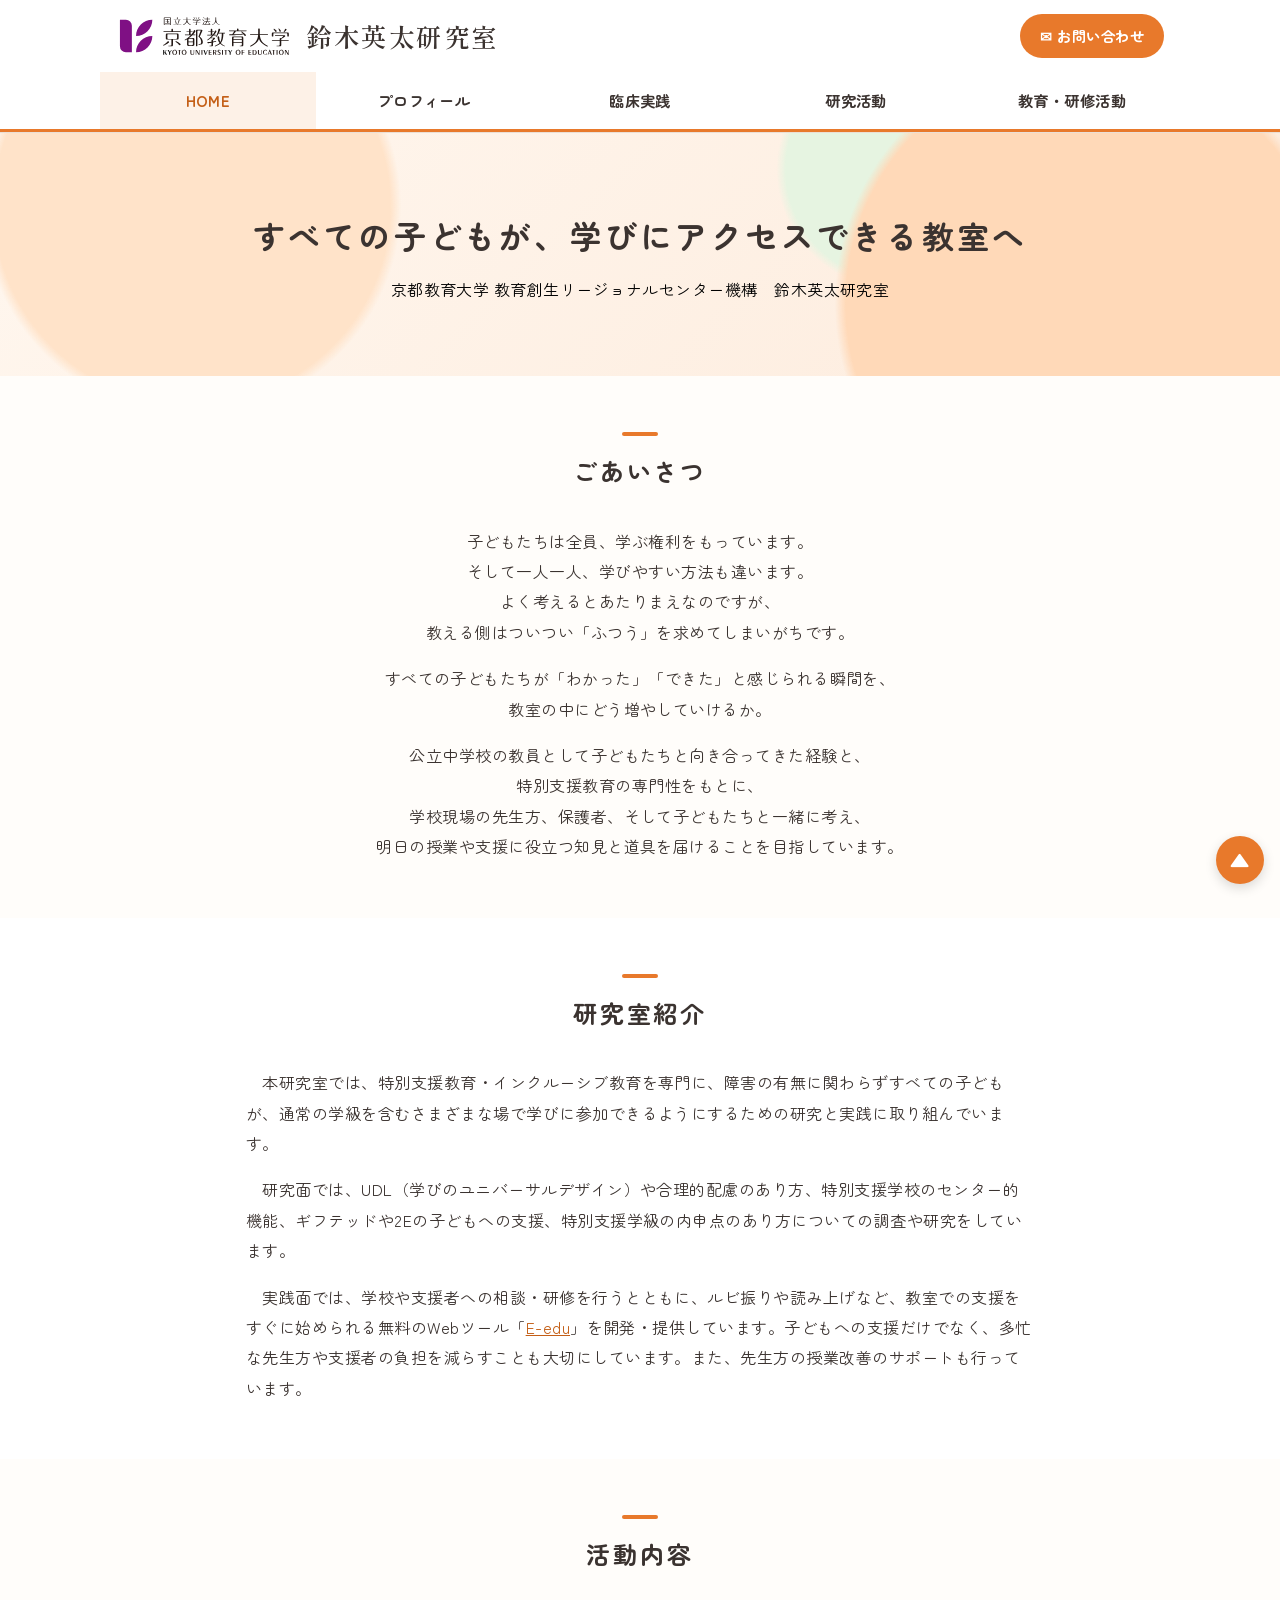
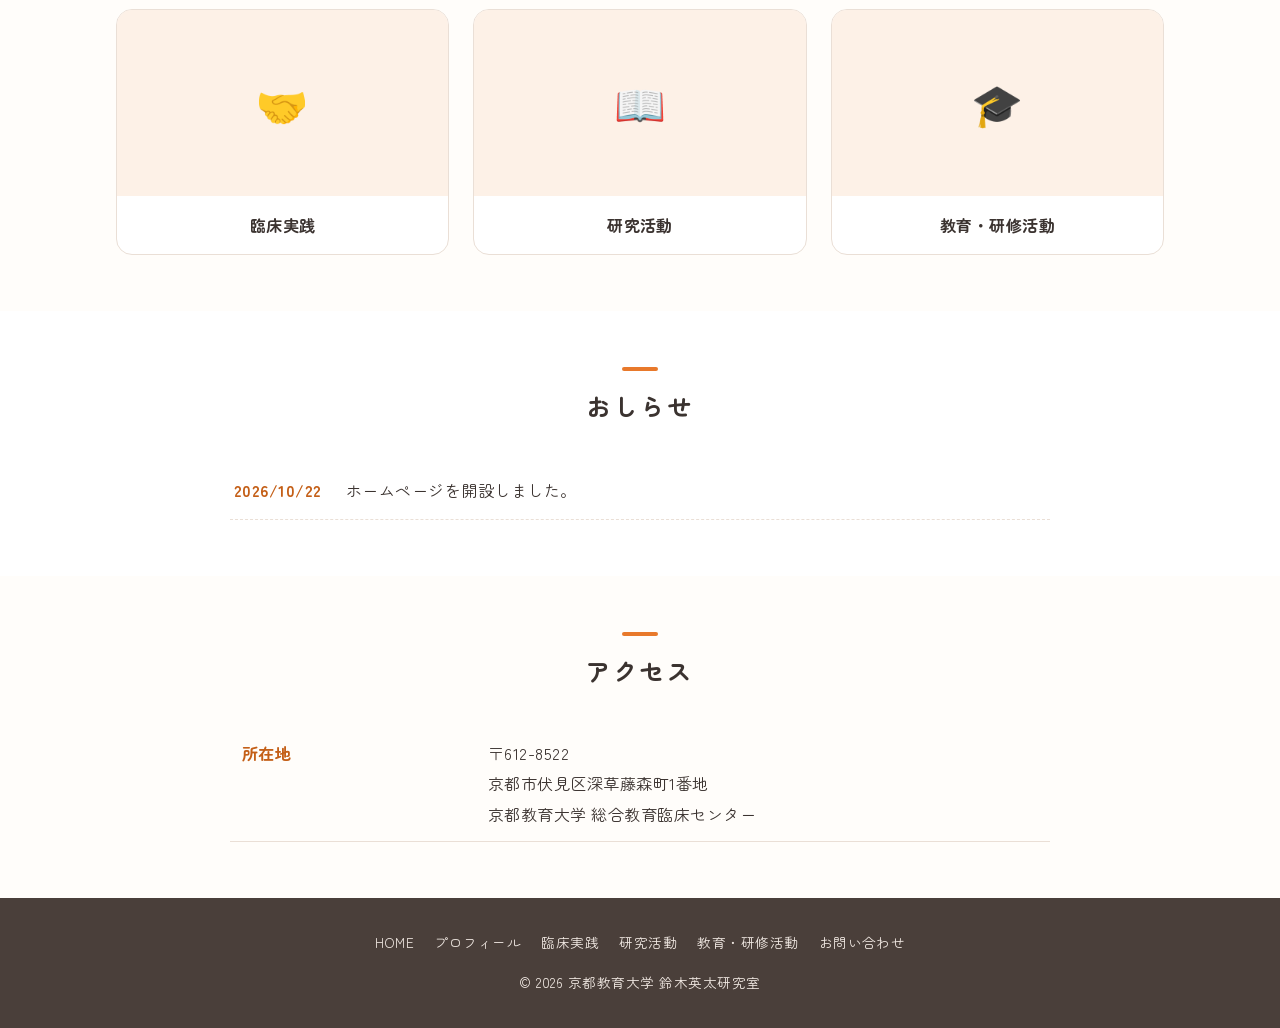
==== index.html @ f4ae6ca0 "「臨床活動」を「臨床実践」に名称変更 Co-Authored-By: Claude Sonnet 5.5 <noreply@anthropic.com>" ====
<!doctype html>
<html lang="ja">
<head>
<meta charset="utf-8">
<meta name="viewport" content="width=device-width, initial-scale=1">
<!-- 本文が仮のあいだは検索結果に出さない。本公開のときにこの行を消す -->
<meta name="robots" content="noindex">
<title>鈴木英太研究室｜京都教育大学</title>
<meta name="description" content="京都教育大学 教育創生リージョナルセンター機構 鈴木英太研究室のホームページです。特別支援教育・インクルーシブ教育に関する研究・臨床・教育活動を紹介しています。">
<link rel="preconnect" href="https://fonts.googleapis.com">
<link rel="preconnect" href="https://fonts.gstatic.com" crossorigin>
<link href="https://fonts.googleapis.com/css2?family=Zen+Maru+Gothic:wght@400;700&family=Shippori+Mincho:wght@600&display=swap" rel="stylesheet">
<link rel="stylesheet" href="/assets/style.css">
</head>
<body id="top">

<header class="site-header">
  <div class="header-inner">
    <a class="brand" href="/"><img src="/assets/kyokyo-logo.svg" alt="国立大学法人 京都教育大学" width="176" height="44"><strong>鈴木英太研究室</strong></a>
    <a class="contact-btn" href="/contact/">✉ お問い合わせ</a>
    <button class="menu-toggle" type="button" aria-label="メニューを開く" aria-expanded="false">☰</button>
  </div>
  <nav class="global-nav" aria-label="メインメニュー">
    <ul>
      <li><a href="/" aria-current="page">HOME</a></li>
      <li><a href="/profile/">プロフィール</a></li>
      <li><a href="/clinical/">臨床実践</a></li>
      <li><a href="/research/">研究活動</a></li>
      <li><a href="/education/">教育・研修活動</a></li>
      <li class="sp-only"><a href="/contact/">お問い合わせ</a></li>
    </ul>
  </nav>
</header>

<main>
<div class="hero">
  <p class="lead">すべての子どもが、<br class="sp-br">学びにアクセスできる教室へ</p>
  <p class="sub">京都教育大学 教育創生リージョナルセンター機構　鈴木英太研究室</p>
</div>

<section>
  <div class="wrap prose center">
    <h2>ごあいさつ</h2>
    <p>子どもたちは全員、学ぶ権利をもっています。<br>そして一人一人、学びやすい方法も違います。<br>よく考えるとあたりまえなのですが、<br>教える側はついつい「ふつう」を求めてしまいがちです。</p>
    <p>すべての子どもたちが「わかった」「できた」と感じられる瞬間を、<br>教室の中にどう増やしていけるか。</p>
    <p>公立中学校の教員として子どもたちと向き合ってきた経験と、<br>特別支援教育の専門性をもとに、<br>学校現場の先生方、保護者、そして子どもたちと一緒に考え、<br>明日の授業や支援に役立つ知見と道具を届けることを目指しています。</p>
  </div>
</section>

<section>
  <div class="wrap prose">
    <h2>研究室紹介</h2>
    <p>　本研究室では、特別支援教育・インクルーシブ教育を専門に、障害の有無に関わらずすべての子どもが、通常の学級を含むさまざまな場で学びに参加できるようにするための研究と実践に取り組んでいます。</p>
    <p>　研究面では、UDL（学びのユニバーサルデザイン）や合理的配慮のあり方、特別支援学校のセンター的機能、ギフテッドや2Eの子どもへの支援、特別支援学級の内申点のあり方についての調査や研究をしています。</p>
    <p>　実践面では、学校や支援者への相談・研修を行うとともに、ルビ振りや読み上げなど、教室での支援をすぐに始められる無料のWebツール「<a href="https://e-edu.jp/" target="_blank" rel="noopener">E-edu</a>」を開発・提供しています。子どもへの支援だけでなく、多忙な先生方や支援者の負担を減らすことも大切にしています。また、先生方の授業改善のサポートも行っています。</p>
  </div>
</section>

<section>
  <div class="wrap">
    <h2>活動内容</h2>
    <div class="cards">
      <a class="card" href="/clinical/"><div class="thumb">🤝</div><div class="label">臨床実践</div></a>
      <a class="card" href="/research/"><div class="thumb">📖</div><div class="label">研究活動</div></a>
      <a class="card" href="/education/"><div class="thumb">🎓</div><div class="label">教育・研修活動</div></a>
    </div>
  </div>
</section>

<section>
  <div class="wrap">
    <h2>おしらせ</h2>
    <ul class="news">
      <li><time datetime="2026-10-22">2026/10/22</time><span>ホームページを開設しました。</span></li>
    </ul>
  </div>
</section>

<section>
  <div class="wrap">
    <h2>アクセス</h2>
    <table class="table">
      <tr><th>所在地</th><td>〒612-8522<br>京都市伏見区深草藤森町1番地<br>京都教育大学 総合教育臨床センター</td></tr>
    </table>
  </div>
</section>
</main>

<footer class="site-footer">
  <nav>
      <a href="/">HOME</a>
      <a href="/profile/">プロフィール</a>
      <a href="/clinical/">臨床実践</a>
      <a href="/research/">研究活動</a>
      <a href="/education/">教育・研修活動</a>
      <a href="/contact/">お問い合わせ</a>
  </nav>
  <p>&copy; 2026 京都教育大学 鈴木英太研究室</p>
</footer>

<a class="to-top" href="#top" aria-label="ページの先頭へ">▲</a>
<script src="/assets/menu.js"></script>
</body>
</html>
---- assets/style.css ----
/* ===== 研究室サイト 共通スタイル ===== */
:root {
  --accent: #e8792b;        /* メインカラー（オレンジ） */
  --accent-dark: #c45f17;
  --accent-soft: #fdf1e7;
  --text: #3b3330;
  --muted: #7a6f69;
  --line: #eadfd6;
  --bg: #fffdfa;
  --white: #ffffff;
  --max: 1080px;
}

* { margin: 0; padding: 0; box-sizing: border-box; }

body {
  font-family: "Zen Maru Gothic", "Hiragino Maru Gothic ProN", "Noto Sans JP", sans-serif;
  color: var(--text);
  background: var(--bg);
  line-height: 1.9;
  letter-spacing: 0.03em;
}

a { color: var(--accent-dark); }
img { max-width: 100%; display: block; }

.wrap { max-width: var(--max); margin: 0 auto; padding: 0 16px; }

/* ---- ヘッダー ---- */
.site-header {
  background: var(--white);
  border-bottom: 1px solid var(--line);
  position: sticky; top: 0; z-index: 50;
}
.header-inner {
  display: flex; align-items: center; justify-content: space-between;
  gap: 16px; padding: 14px 16px; max-width: var(--max); margin: 0 auto;
}
.brand {
  display: flex; align-items: center; gap: 14px;
  text-decoration: none; color: var(--text); line-height: 1.2;
}
.brand img { height: 44px; width: auto; }
.brand strong {
  font-family: "Shippori Mincho", "Yu Mincho", "Hiragino Mincho ProN", serif;
  font-size: 1.6rem; font-weight: 600; letter-spacing: 0.06em; white-space: nowrap;
}

.contact-btn {
  background: var(--accent); color: var(--white); text-decoration: none;
  padding: 8px 20px; border-radius: 999px; font-weight: 700; font-size: 0.9rem;
  white-space: nowrap;
}
.contact-btn:hover { background: var(--accent-dark); }

.menu-toggle {
  display: none; background: none; border: 1px solid var(--line);
  border-radius: 8px; padding: 6px 10px; font-size: 1.1rem; cursor: pointer; color: var(--text);
}

/* ---- グローバルナビ ---- */
.global-nav { background: var(--white); border-bottom: 3px solid var(--accent); }
.global-nav ul {
  list-style: none; display: flex; justify-content: center;
  max-width: var(--max); margin: 0 auto;
}
.global-nav li { flex: 1; }
.global-nav a {
  display: block; text-align: center; padding: 14px 8px;
  text-decoration: none; color: var(--text); font-weight: 700; font-size: 0.95rem;
}
.global-nav a:hover, .global-nav a[aria-current="page"] {
  background: var(--accent-soft); color: var(--accent-dark);
}

/* ---- トップの大きな画像エリア ---- */
.hero {
  background:
    radial-gradient(circle at 15% 30%, #ffe3c9 0 18%, transparent 19%),
    radial-gradient(circle at 85% 70%, #ffd9b8 0 22%, transparent 23%),
    radial-gradient(circle at 70% 15%, #e6f4e1 0 12%, transparent 13%),
    linear-gradient(135deg, #fff7ef, #fdebdc);
  padding: 72px 16px; text-align: center;
}
.hero p.lead { font-size: clamp(1.3rem, 4vw, 2rem); font-weight: 700; letter-spacing: 0.1em; }
.hero p.sub { color: #000; margin-top: 8px; }

/* ---- 下層ページの見出し帯 ---- */
.page-title {
  background: linear-gradient(135deg, #fff7ef, #fdebdc);
  padding: 48px 16px; text-align: center;
}
.page-title h1 { font-size: clamp(1.5rem, 4vw, 2rem); letter-spacing: 0.12em; }
.page-title p { color: var(--accent-dark); font-size: 0.85rem; letter-spacing: 0.2em; }

/* ---- セクション ---- */
main section { padding: 56px 0; }
main section:nth-of-type(even) { background: var(--white); }

h2 {
  text-align: center; font-size: 1.5rem; margin-bottom: 32px; letter-spacing: 0.12em;
}
h2::before {
  content: ""; display: block; width: 36px; height: 4px; border-radius: 2px;
  background: var(--accent); margin: 0 auto 12px;
}
h3 {
  font-size: 1.15rem; margin: 32px 0 12px; padding-left: 12px;
  border-left: 5px solid var(--accent);
}
.prose { max-width: 820px; margin: 0 auto; }
.prose p + p { margin-top: 1em; }
.center { text-align: center; }

.placeholder { color: var(--muted); }

/* ---- 活動カード（トップ） ---- */
.cards {
  display: grid; grid-template-columns: repeat(3, 1fr); gap: 24px;
}
.card {
  display: block; text-decoration: none; color: var(--text);
  background: var(--white); border: 1px solid var(--line); border-radius: 16px;
  overflow: hidden; transition: transform .15s, box-shadow .15s;
}
.card:hover { transform: translateY(-3px); box-shadow: 0 8px 24px rgba(0,0,0,.08); }
.card .thumb {
  aspect-ratio: 16 / 9; display: grid; place-items: center; font-size: 2.6rem;
  background: var(--accent-soft);
}
.card .label { padding: 14px; text-align: center; font-weight: 700; }

/* ---- おしらせ ---- */
.news { max-width: 820px; margin: 0 auto; list-style: none; }
.news li {
  display: flex; gap: 24px; padding: 14px 4px; border-bottom: 1px dashed var(--line);
}
.news time { color: var(--accent-dark); font-weight: 700; white-space: nowrap; }

/* ---- 表（プロフィール・アクセス） ---- */
.table { width: 100%; max-width: 820px; margin: 0 auto; border-collapse: collapse; }
.table th, .table td {
  border-bottom: 1px solid var(--line); padding: 12px; text-align: left; vertical-align: top;
}
.table th { width: 30%; color: var(--accent-dark); white-space: nowrap; }

.list { padding-left: 1.4em; }
.list li + li { margin-top: 6px; }
.note { margin-top: 1em; font-size: 0.9rem; color: var(--muted); }

/* ---- プロフィールの顔イラスト ---- */
.profile-head {
  display: flex; align-items: center; gap: 28px;
  max-width: 820px; margin: 0 auto 32px;
}
.profile-head img {
  width: 140px; height: 140px; object-fit: cover; border-radius: 50%;
  border: 4px solid var(--accent-soft); background: var(--white);
}
.profile-name { font-size: 1.6rem; font-weight: 700; letter-spacing: 0.1em; line-height: 1.4; }
.profile-name small {
  display: block; font-size: 0.85rem; font-weight: 400; color: var(--muted); letter-spacing: 0.05em;
}

.sp-br { display: none; }

/* ---- フッター ---- */
.site-footer {
  background: #4a3f3a; color: #f3ebe5; padding: 32px 16px; text-align: center; font-size: 0.85rem;
}
.site-footer nav { display: flex; justify-content: center; flex-wrap: wrap; gap: 8px 20px; margin-bottom: 14px; }
.site-footer a { color: #f3ebe5; text-decoration: none; }
.site-footer a:hover { text-decoration: underline; }

/* ---- ページ上部へ戻るボタン ---- */
.to-top {
  position: fixed; right: 16px; bottom: 16px; width: 48px; height: 48px;
  border-radius: 50%; background: var(--accent); color: var(--white);
  display: grid; place-items: center; text-decoration: none; font-size: 1.2rem;
  box-shadow: 0 4px 12px rgba(0,0,0,.15);
}

.global-nav .sp-only { display: none; }

/* ---- スマホ ---- */
@media (max-width: 760px) {
  .global-nav .sp-only { display: block; }
  .brand { flex-direction: column; align-items: flex-start; gap: 2px; }
  .brand img { height: 30px; }
  .brand strong { font-size: 1.2rem; }
  .sp-br { display: inline; }
  .prose.center br { display: none; }
  .profile-head { flex-direction: column; text-align: center; gap: 12px; }
  .menu-toggle { display: block; }
  .contact-btn { display: none; }
  .global-nav { display: none; }
  .global-nav.open { display: block; }
  .global-nav ul { flex-direction: column; }
  .global-nav a { text-align: left; padding: 12px 16px; border-top: 1px solid var(--line); }
  .cards { grid-template-columns: 1fr; }
  .news li { flex-direction: column; gap: 2px; }
  .table th, .table td { display: block; width: 100%; }
  .table th { border-bottom: none; padding-bottom: 0; }
  main section { padding: 40px 0; }
}
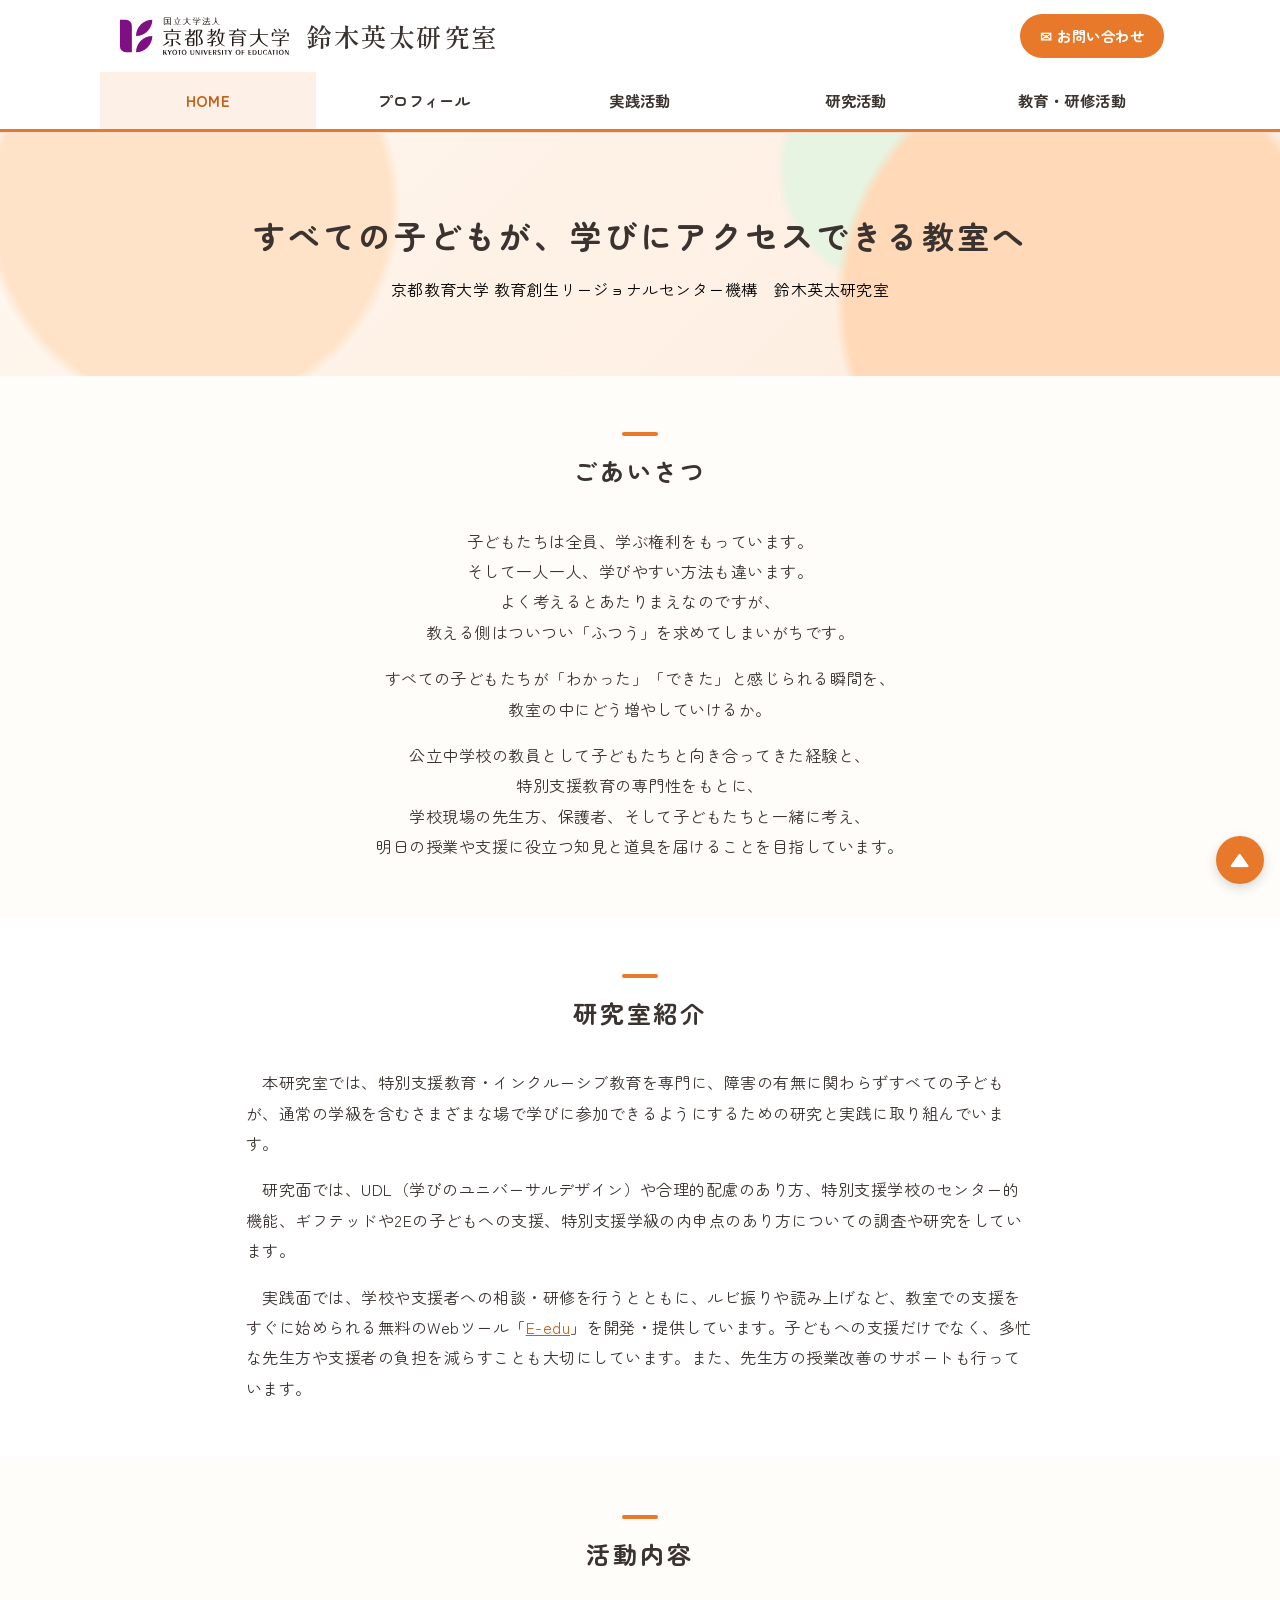
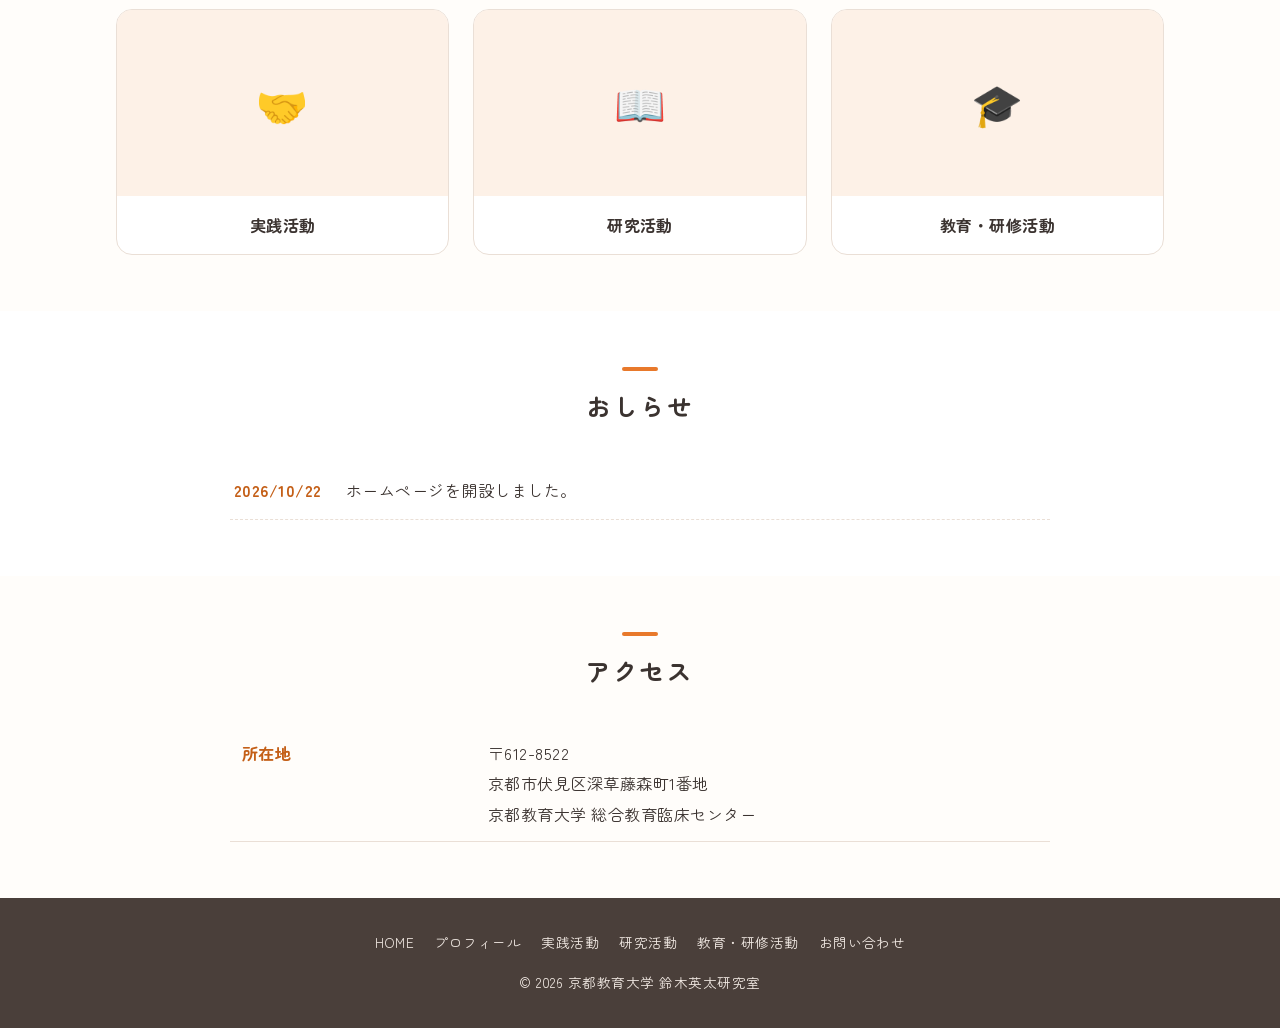
==== commit 55ecc959: "「臨床実践」を「実践活動」に名称変更 Co-Authored-By: Claude Sonnet 5.5 <noreply@anthropic.com>" ====
--- a/index.html
+++ b/index.html
@@ -24,7 +24,7 @@
     <ul>
       <li><a href="/" aria-current="page">HOME</a></li>
       <li><a href="/profile/">プロフィール</a></li>
-      <li><a href="/clinical/">臨床実践</a></li>
+      <li><a href="/clinical/">実践活動</a></li>
       <li><a href="/research/">研究活動</a></li>
       <li><a href="/education/">教育・研修活動</a></li>
       <li class="sp-only"><a href="/contact/">お問い合わせ</a></li>
@@ -60,7 +60,7 @@
   <div class="wrap">
     <h2>活動内容</h2>
     <div class="cards">
-      <a class="card" href="/clinical/"><div class="thumb">🤝</div><div class="label">臨床実践</div></a>
+      <a class="card" href="/clinical/"><div class="thumb">🤝</div><div class="label">実践活動</div></a>
       <a class="card" href="/research/"><div class="thumb">📖</div><div class="label">研究活動</div></a>
       <a class="card" href="/education/"><div class="thumb">🎓</div><div class="label">教育・研修活動</div></a>
     </div>
@@ -90,7 +90,7 @@
   <nav>
       <a href="/">HOME</a>
       <a href="/profile/">プロフィール</a>
-      <a href="/clinical/">臨床実践</a>
+      <a href="/clinical/">実践活動</a>
       <a href="/research/">研究活動</a>
       <a href="/education/">教育・研修活動</a>
       <a href="/contact/">お問い合わせ</a>
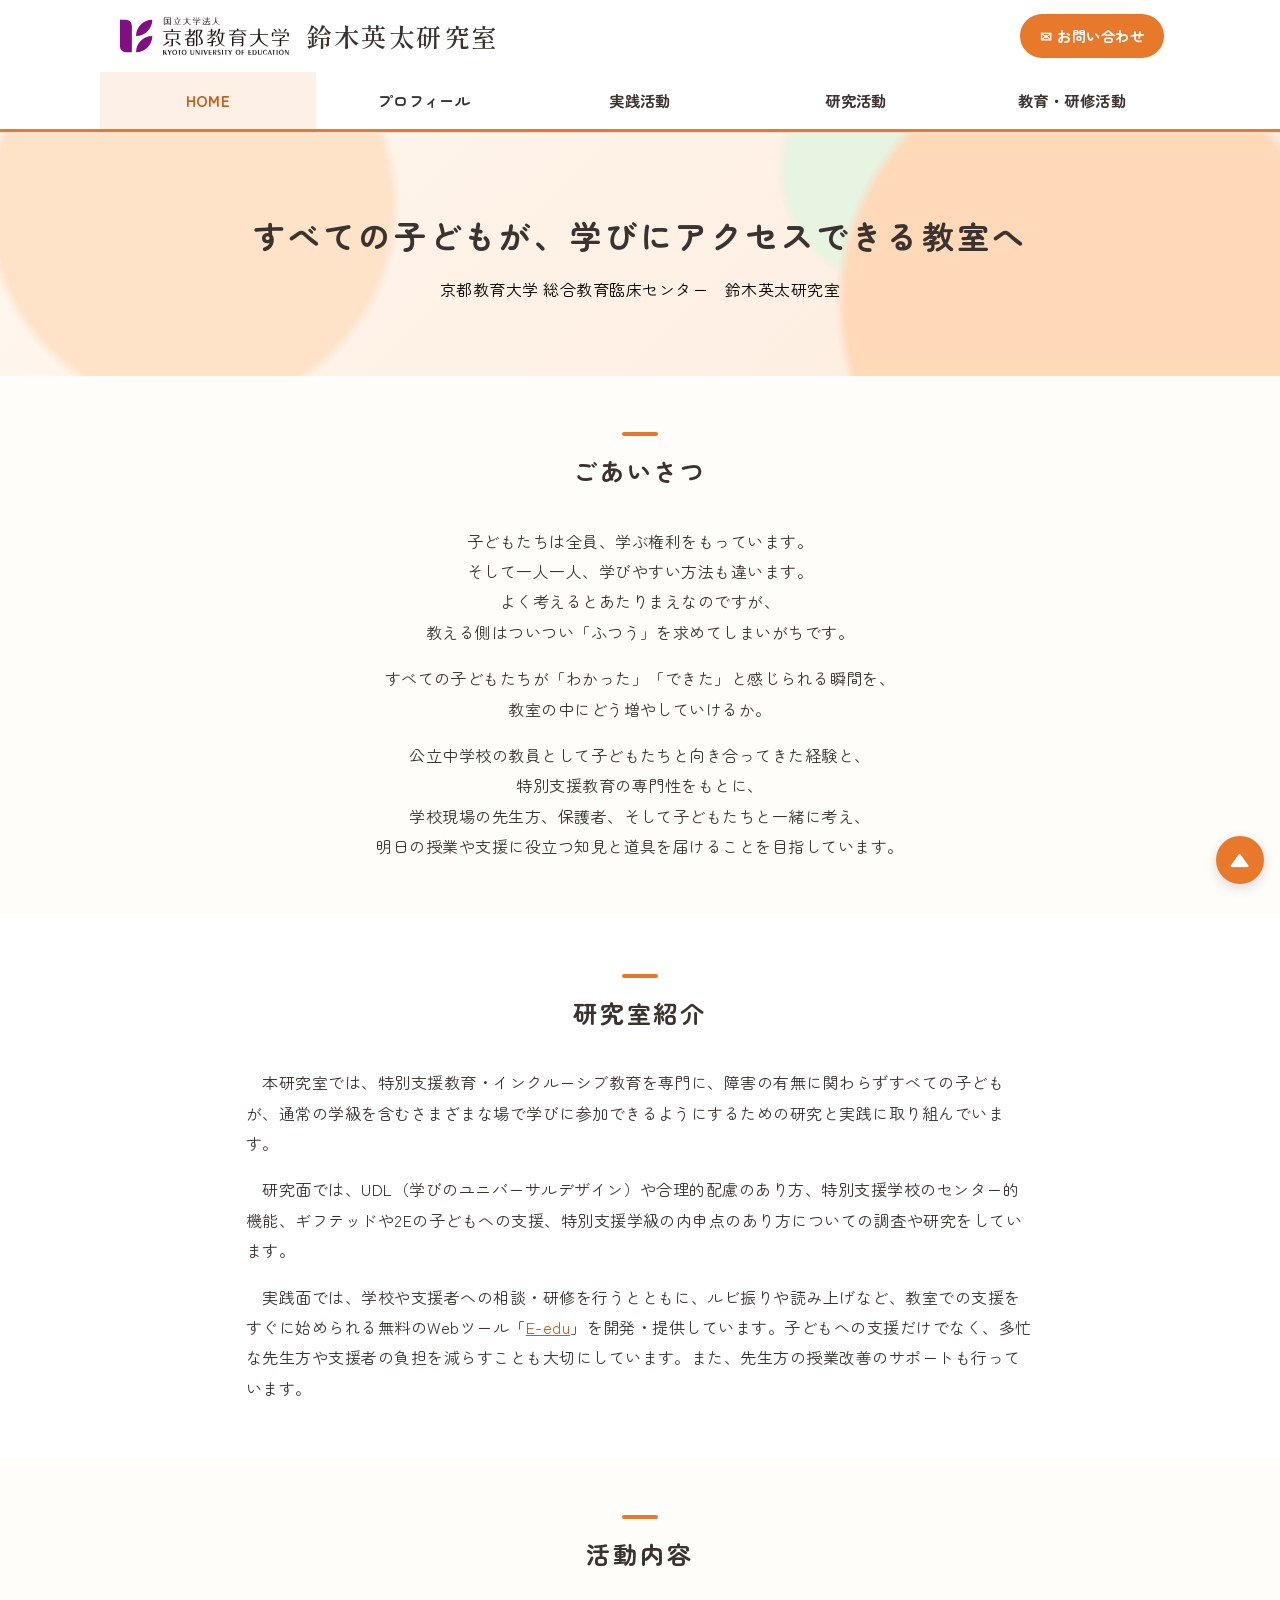
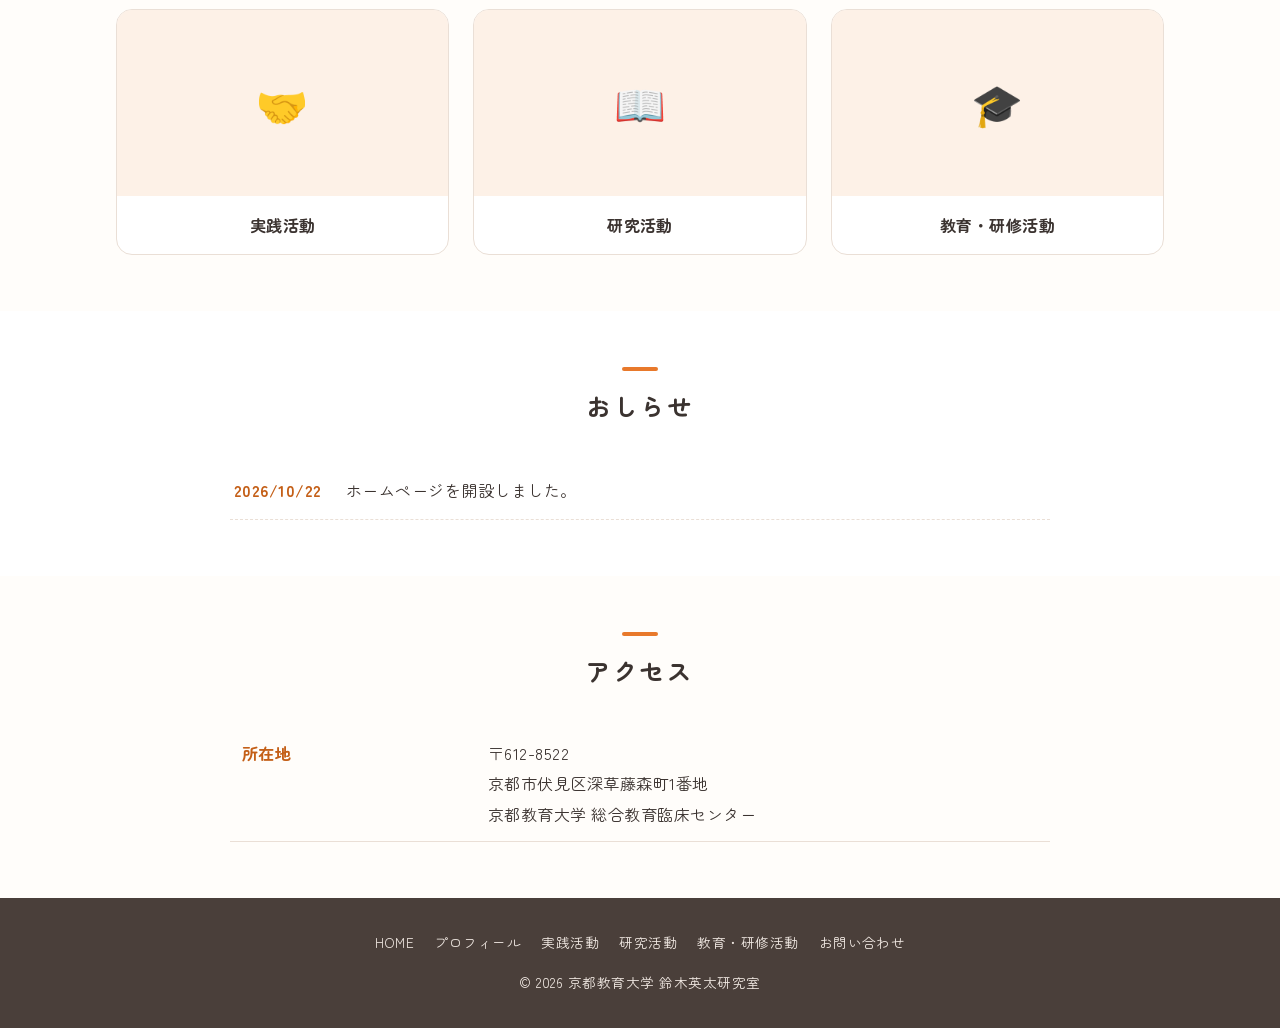
==== commit f8fba6fa: "所属表記を「総合教育臨床センター」に統一 Co-Authored-By: Claude Sonnet 5.5 <noreply@anthropic.com>" ====
--- a/index.html
+++ b/index.html
@@ -6,7 +6,7 @@
 <!-- 本文が仮のあいだは検索結果に出さない。本公開のときにこの行を消す -->
 <meta name="robots" content="noindex">
 <title>鈴木英太研究室｜京都教育大学</title>
-<meta name="description" content="京都教育大学 教育創生リージョナルセンター機構 鈴木英太研究室のホームページです。特別支援教育・インクルーシブ教育に関する研究・臨床・教育活動を紹介しています。">
+<meta name="description" content="京都教育大学 総合教育臨床センター 鈴木英太研究室のホームページです。特別支援教育・インクルーシブ教育に関する研究・臨床・教育活動を紹介しています。">
 <link rel="preconnect" href="https://fonts.googleapis.com">
 <link rel="preconnect" href="https://fonts.gstatic.com" crossorigin>
 <link href="https://fonts.googleapis.com/css2?family=Zen+Maru+Gothic:wght@400;700&family=Shippori+Mincho:wght@600&display=swap" rel="stylesheet">
@@ -24,7 +24,7 @@
     <ul>
       <li><a href="/" aria-current="page">HOME</a></li>
       <li><a href="/profile/">プロフィール</a></li>
-      <li><a href="/clinical/">実践活動</a></li>
+      <li><a href="/practice/">実践活動</a></li>
       <li><a href="/research/">研究活動</a></li>
       <li><a href="/education/">教育・研修活動</a></li>
       <li class="sp-only"><a href="/contact/">お問い合わせ</a></li>
@@ -35,7 +35,7 @@
 <main>
 <div class="hero">
   <p class="lead">すべての子どもが、<br class="sp-br">学びにアクセスできる教室へ</p>
-  <p class="sub">京都教育大学 教育創生リージョナルセンター機構　鈴木英太研究室</p>
+  <p class="sub">京都教育大学 総合教育臨床センター　鈴木英太研究室</p>
 </div>
 
 <section>
@@ -60,7 +60,7 @@
   <div class="wrap">
     <h2>活動内容</h2>
     <div class="cards">
-      <a class="card" href="/clinical/"><div class="thumb">🤝</div><div class="label">実践活動</div></a>
+      <a class="card" href="/practice/"><div class="thumb">🤝</div><div class="label">実践活動</div></a>
       <a class="card" href="/research/"><div class="thumb">📖</div><div class="label">研究活動</div></a>
       <a class="card" href="/education/"><div class="thumb">🎓</div><div class="label">教育・研修活動</div></a>
     </div>
@@ -90,7 +90,7 @@
   <nav>
       <a href="/">HOME</a>
       <a href="/profile/">プロフィール</a>
-      <a href="/clinical/">実践活動</a>
+      <a href="/practice/">実践活動</a>
       <a href="/research/">研究活動</a>
       <a href="/education/">教育・研修活動</a>
       <a href="/contact/">お問い合わせ</a>
--- a/assets/style.css
+++ b/assets/style.css
@@ -147,6 +147,13 @@
 .list { padding-left: 1.4em; }
 .list li + li { margin-top: 6px; }
 .note { margin-top: 1em; font-size: 0.9rem; color: var(--muted); }
+
+/* ---- お問い合わせフォーム（Googleフォーム埋め込み） ---- */
+.form-slot {
+  margin-top: 24px; background: var(--white); border: 1px solid var(--line);
+  border-radius: 16px; padding: 16px; text-align: center;
+}
+.form-slot iframe { display: block; width: 100%; height: 960px; border: 0; }
 
 /* ---- プロフィールの顔イラスト ---- */
 .profile-head {
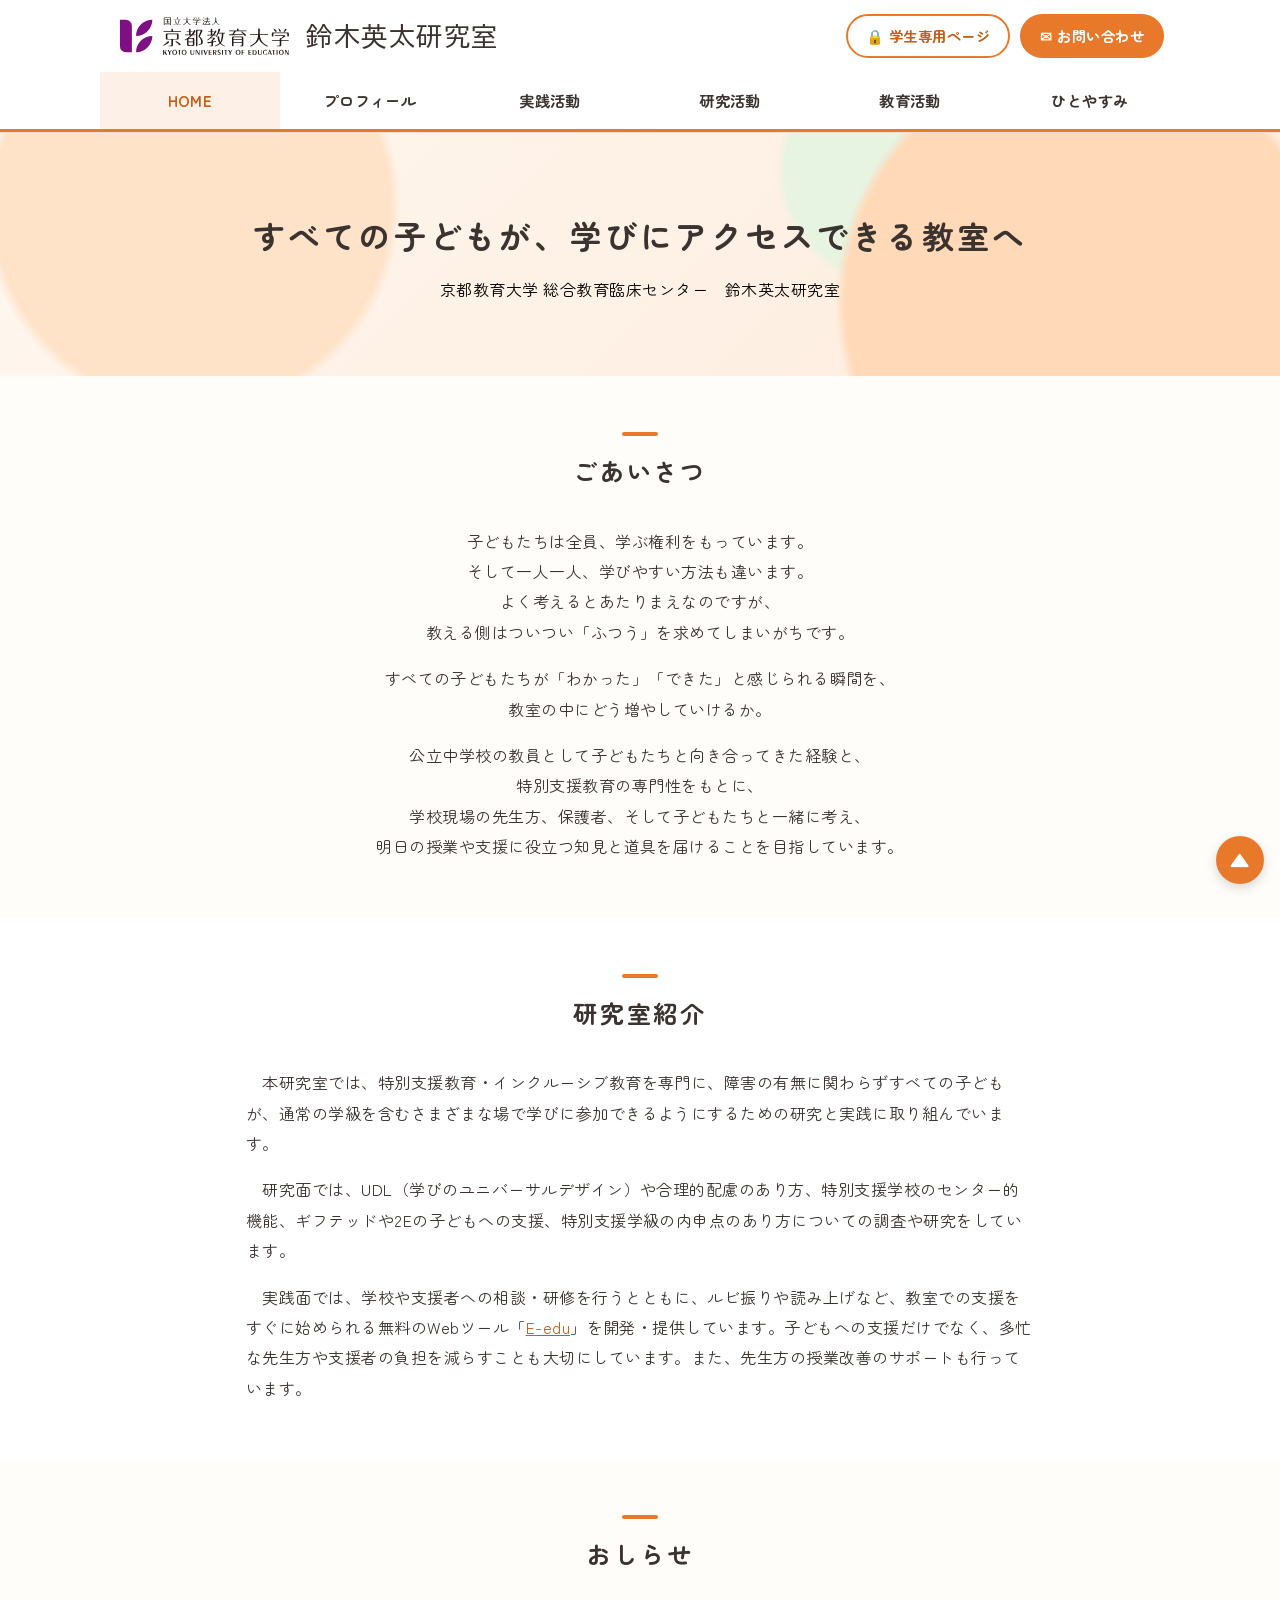
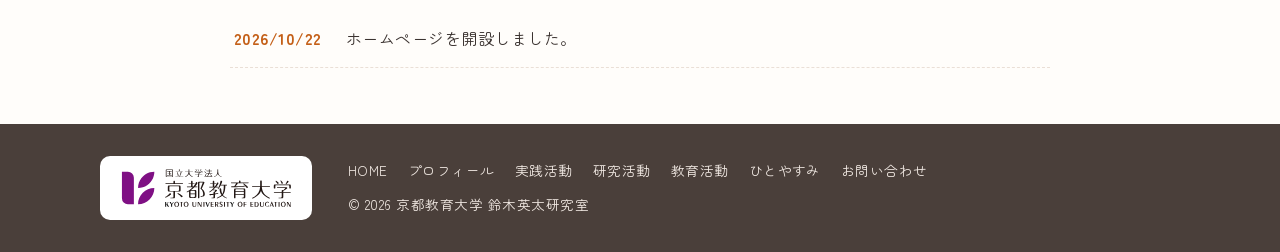
==== commit 10fb7098: "公開に向けてコンテンツ追加・検索公開設定 - 研究活動に論文・書籍出版物・学会発表（researchmap）を追加し折りたたみ表示に - 実践活動に研修・講演を移動、教育・研修活動を教育活動に改称 -" ====
--- a/index.html
+++ b/index.html
@@ -3,13 +3,11 @@
 <head>
 <meta charset="utf-8">
 <meta name="viewport" content="width=device-width, initial-scale=1">
-<!-- 本文が仮のあいだは検索結果に出さない。本公開のときにこの行を消す -->
-<meta name="robots" content="noindex">
 <title>鈴木英太研究室｜京都教育大学</title>
 <meta name="description" content="京都教育大学 総合教育臨床センター 鈴木英太研究室のホームページです。特別支援教育・インクルーシブ教育に関する研究・臨床・教育活動を紹介しています。">
 <link rel="preconnect" href="https://fonts.googleapis.com">
 <link rel="preconnect" href="https://fonts.gstatic.com" crossorigin>
-<link href="https://fonts.googleapis.com/css2?family=Zen+Maru+Gothic:wght@400;700&family=Shippori+Mincho:wght@600&display=swap" rel="stylesheet">
+<link href="https://fonts.googleapis.com/css2?family=Zen+Maru+Gothic:wght@400;700&family=Shippori+Mincho:wght@600&family=BIZ+UDPGothic:wght@400&display=swap" rel="stylesheet">
 <link rel="stylesheet" href="/assets/style.css">
 </head>
 <body id="top">
@@ -17,7 +15,10 @@
 <header class="site-header">
   <div class="header-inner">
     <a class="brand" href="/"><img src="/assets/kyokyo-logo.svg" alt="国立大学法人 京都教育大学" width="176" height="44"><strong>鈴木英太研究室</strong></a>
-    <a class="contact-btn" href="/contact/">✉ お問い合わせ</a>
+    <div class="header-actions">
+      <a class="student-btn" href="/student/">🔒 学生専用ページ</a>
+      <a class="contact-btn" href="/contact/">✉ お問い合わせ</a>
+    </div>
     <button class="menu-toggle" type="button" aria-label="メニューを開く" aria-expanded="false">☰</button>
   </div>
   <nav class="global-nav" aria-label="メインメニュー">
@@ -26,7 +27,9 @@
       <li><a href="/profile/">プロフィール</a></li>
       <li><a href="/practice/">実践活動</a></li>
       <li><a href="/research/">研究活動</a></li>
-      <li><a href="/education/">教育・研修活動</a></li>
+      <li><a href="/education/">教育活動</a></li>
+      <li><a href="/hitoyasumi/">ひとやすみ</a></li>
+      <li class="sp-only"><a href="/student/">学生専用ページ</a></li>
       <li class="sp-only"><a href="/contact/">お問い合わせ</a></li>
     </ul>
   </nav>
@@ -58,17 +61,6 @@
 
 <section>
   <div class="wrap">
-    <h2>活動内容</h2>
-    <div class="cards">
-      <a class="card" href="/practice/"><div class="thumb">🤝</div><div class="label">実践活動</div></a>
-      <a class="card" href="/research/"><div class="thumb">📖</div><div class="label">研究活動</div></a>
-      <a class="card" href="/education/"><div class="thumb">🎓</div><div class="label">教育・研修活動</div></a>
-    </div>
-  </div>
-</section>
-
-<section>
-  <div class="wrap">
     <h2>おしらせ</h2>
     <ul class="news">
       <li><time datetime="2026-10-22">2026/10/22</time><span>ホームページを開設しました。</span></li>
@@ -76,26 +68,24 @@
   </div>
 </section>
 
-<section>
-  <div class="wrap">
-    <h2>アクセス</h2>
-    <table class="table">
-      <tr><th>所在地</th><td>〒612-8522<br>京都市伏見区深草藤森町1番地<br>京都教育大学 総合教育臨床センター</td></tr>
-    </table>
-  </div>
-</section>
 </main>
 
 <footer class="site-footer">
+<div class="footer-inner">
+  <a class="banner-link" href="https://www.kyokyo-u.ac.jp/" target="_blank" rel="noopener"><img src="/assets/kyokyo-logo.svg" alt="国立大学法人 京都教育大学（公式サイトへ）" width="176" height="44"></a>
+  <div class="footer-main">
   <nav>
       <a href="/">HOME</a>
       <a href="/profile/">プロフィール</a>
       <a href="/practice/">実践活動</a>
       <a href="/research/">研究活動</a>
-      <a href="/education/">教育・研修活動</a>
+      <a href="/education/">教育活動</a>
+      <a href="/hitoyasumi/">ひとやすみ</a>
       <a href="/contact/">お問い合わせ</a>
   </nav>
   <p>&copy; 2026 京都教育大学 鈴木英太研究室</p>
+  </div>
+</div>
 </footer>
 
 <a class="to-top" href="#top" aria-label="ページの先頭へ">▲</a>
--- a/assets/style.css
+++ b/assets/style.css
@@ -42,8 +42,8 @@
 }
 .brand img { height: 44px; width: auto; }
 .brand strong {
-  font-family: "Shippori Mincho", "Yu Mincho", "Hiragino Mincho ProN", serif;
-  font-size: 1.6rem; font-weight: 600; letter-spacing: 0.06em; white-space: nowrap;
+  font-family: "BIZ UDPGothic", "BIZ UDPゴシック", "Meiryo", sans-serif;
+  font-size: 1.6rem; font-weight: 400; letter-spacing: 0.06em; white-space: nowrap;
 }
 
 .contact-btn {
@@ -91,7 +91,11 @@
   padding: 48px 16px; text-align: center;
 }
 .page-title h1 { font-size: clamp(1.5rem, 4vw, 2rem); letter-spacing: 0.12em; }
-.page-title p { color: var(--accent-dark); font-size: 0.85rem; letter-spacing: 0.2em; }
+.page-title p {
+  font-family: "Shippori Mincho", serif; font-weight: 600; line-height: 1.1;
+  font-size: clamp(1.5rem, 4vw, 2rem); letter-spacing: 0.24em; text-indent: 0.24em;
+  color: var(--accent); opacity: 0.85; margin-bottom: 10px;
+}
 
 /* ---- セクション ---- */
 main section { padding: 56px 0; }
@@ -146,6 +150,7 @@
 
 .list { padding-left: 1.4em; }
 .list li + li { margin-top: 6px; }
+.list.no-bullet { list-style: none; padding-left: 0; }
 .note { margin-top: 1em; font-size: 0.9rem; color: var(--muted); }
 
 /* ---- お問い合わせフォーム（Googleフォーム埋め込み） ---- */
@@ -210,3 +215,63 @@
   .table th { border-bottom: none; padding-bottom: 0; }
   main section { padding: 40px 0; }
 }
+
+/* ---- フッターの大学バナー ---- */
+.footer-inner { max-width: var(--max); margin: 0 auto; display: flex; align-items: center; gap: 20px 36px; }
+.footer-main { flex: 1; text-align: left; }
+.footer-main nav { justify-content: flex-start; margin-bottom: 8px; }
+.banner-link { display: inline-block; flex: none; background: var(--white); padding: 10px 18px; border-radius: 10px; }
+@media (max-width: 720px) {
+  .footer-inner { flex-direction: column; }
+  .footer-main { text-align: center; }
+  .footer-main nav { justify-content: center; margin-bottom: 14px; }
+}
+.banner-link img { height: 44px; width: auto; }
+.banner-link:hover { opacity: 0.85; }
+
+/* ---- お問い合わせ前の注意書き ---- */
+.notice { background: var(--accent-soft); border: 1px solid var(--accent); border-radius: 12px; padding: 16px 20px; margin: 20px 0; font-size: 0.95rem; line-height: 1.8; }
+.notice-title { font-weight: 700; color: var(--accent-dark); margin-bottom: 6px; }
+.notice ul { padding-left: 1.3em; }
+.notice li + li { margin-top: 6px; }
+
+
+/* ---- 年ごとの小見出し ---- */
+.year { margin: 28px 0 8px; font-size: 1rem; color: var(--accent-dark); letter-spacing: 0.1em; }
+
+/* ---- 日付をそろえる一覧 ---- */
+.year + .list li { display: grid; grid-template-columns: 6em 1fr; column-gap: 0.5em; }
+.year + .list .d { font-variant-numeric: tabular-nums; white-space: nowrap; color: var(--muted); }
+
+/* ---- 古い年は折りたたむ ---- */
+.year-fold { margin: 28px 0 8px; }
+.year-fold summary { cursor: pointer; font-size: 1rem; color: var(--accent-dark); letter-spacing: 0.1em; font-weight: 700; padding: 4px 0; }
+.year-fold summary:hover { text-decoration: underline; }
+.year-fold .list { margin-top: 10px; }
+.year-fold .list li { display: grid; grid-template-columns: 6em 1fr; column-gap: 0.5em; }
+.year-fold .list .d { font-variant-numeric: tabular-nums; white-space: nowrap; color: var(--muted); }
+
+/* ---- 見出し形式の折りたたみ ---- */
+.fold { margin: 20px 0; }
+.fold summary { cursor: pointer; font-size: 1.15rem; font-weight: 700; padding-left: 12px; border-left: 5px solid var(--accent); }
+.fold summary:hover { color: var(--accent-dark); }
+.fold .list { margin-top: 14px; }
+
+/* ---- ヘッダーのボタン（学生専用ページ・お問い合わせ） ---- */
+.header-actions { display: flex; gap: 10px; align-items: center; }
+.student-btn {
+  background: var(--white); color: var(--accent-dark); text-decoration: none;
+  border: 2px solid var(--accent); padding: 6px 18px; border-radius: 999px;
+  font-weight: 700; font-size: 0.9rem; white-space: nowrap;
+}
+.student-btn:hover { background: var(--accent-soft); }
+@media (max-width: 760px) { .header-actions { display: none; } }
+
+/* ---- ログイン欄 ---- */
+.login-form { max-width: 420px; margin: 24px auto 0; display: flex; flex-direction: column; gap: 6px; }
+.login-form label { font-weight: 700; margin-top: 10px; }
+.login-form input { font: inherit; padding: 10px 12px; border: 1px solid var(--line); border-radius: 8px; background: var(--white); }
+.login-form input:focus { outline: 2px solid var(--accent); border-color: var(--accent); }
+.login-form button { margin-top: 18px; font: inherit; font-weight: 700; padding: 10px; border: 0; border-radius: 999px; background: var(--accent); color: var(--white); cursor: pointer; }
+.login-form button:hover { background: var(--accent-dark); }
+.login-msg { margin-top: 14px; padding: 10px 14px; background: var(--accent-soft); border-radius: 8px; font-size: 0.95rem; }
